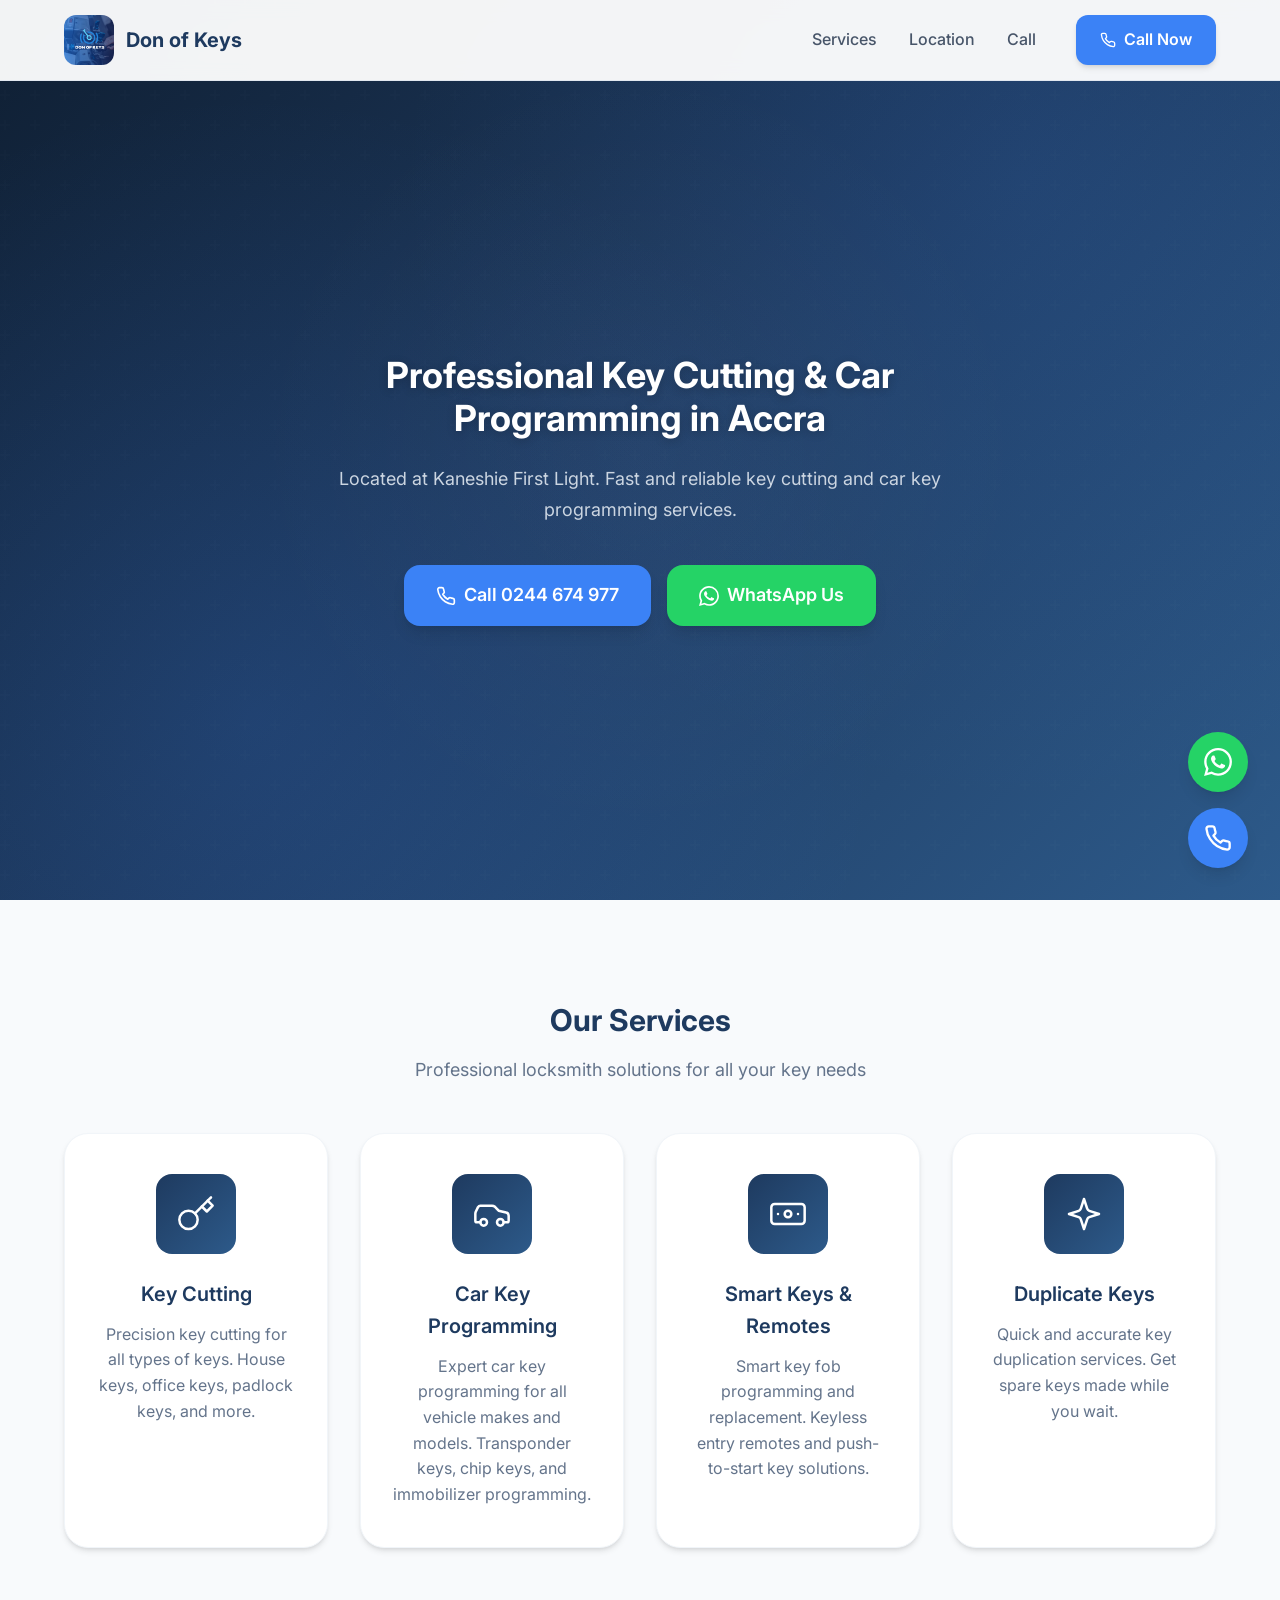
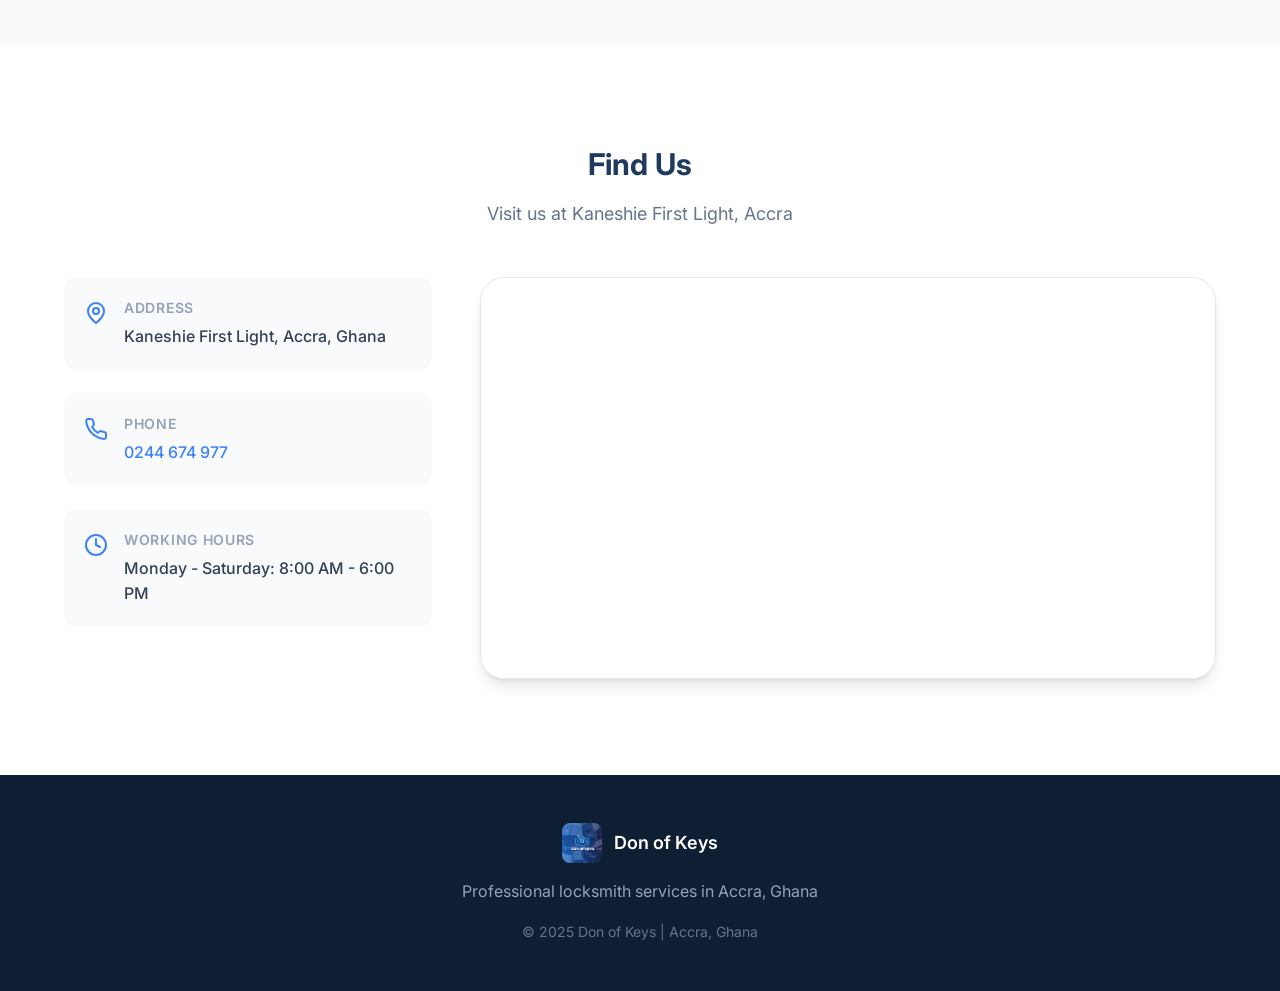
==== donofkeys/index.html @ 032e37c7 "Don of keys website" ====
<!DOCTYPE html>
<html lang="en">
<head>
    <meta charset="UTF-8">
    <meta name="viewport" content="width=device-width, initial-scale=1.0">
    <meta name="description" content="Don of Keys - Professional key cutting and car key programming services in Accra, Ghana. Located at Kaneshie First Light. Fast and reliable locksmith services.">
    <meta name="keywords" content="locksmith, key cutting, car key programming, smart keys, duplicate keys, Accra, Ghana, Kaneshie">
    <meta name="author" content="Don of Keys">
    <meta name="robots" content="index, follow">
    
    <!-- Open Graph Meta Tags -->
    <meta property="og:title" content="Don of Keys | Professional Locksmith Services in Accra">
    <meta property="og:description" content="Fast and reliable key cutting and car key programming services in Accra, Ghana.">
    <meta property="og:type" content="business">
    <meta property="og:locale" content="en_GH">
    
    <!-- Twitter Card Meta Tags -->
    <meta name="twitter:card" content="summary_large_image">
    <meta name="twitter:title" content="Don of Keys | Professional Locksmith Services">
    <meta name="twitter:description" content="Professional key cutting and car key programming in Accra, Ghana.">
    
    <title>Don of Keys | Professional Locksmith Services in Accra, Ghana</title>
    
    <!-- Preconnect to Google Fonts -->
    <link rel="preconnect" href="https://fonts.googleapis.com">
    <link rel="preconnect" href="https://fonts.gstatic.com" crossorigin>
    <link href="https://fonts.googleapis.com/css2?family=Inter:wght@400;500;600;700&display=swap" rel="stylesheet">
    
    <!-- Stylesheet -->
    <link rel="stylesheet" href="style.css">
    
    <!-- Favicon -->
    <link rel="icon" type="image/jpeg" href="images/logo.jpg">
</head>
<body>
    <!-- Header -->
    <header class="header" id="header">
        <div class="container header-container">
            <a href="#" class="logo-link" aria-label="Don of Keys Home">
                <div class="logo">
                    <img src="images/logo.jpg" alt="Don of Keys Logo" width="50" height="50">
                    <span class="business-name">Don of Keys</span>
                </div>
            </a>
            
            <nav class="main-nav" aria-label="Main Navigation">
                <button class="mobile-menu-toggle" aria-label="Toggle menu" aria-expanded="false" aria-controls="nav-menu">
                    <span class="hamburger"></span>
                    <span class="hamburger"></span>
                    <span class="hamburger"></span>
                </button>
                
                <ul class="nav-menu" id="nav-menu" role="menubar">
                    <li role="none"><a href="#services" class="nav-link" role="menuitem">Services</a></li>
                    <li role="none"><a href="#location" class="nav-link" role="menuitem">Location</a></li>
                    <li role="none"><a href="tel:+233244674977" class="nav-link" role="menuitem">Call</a></li>
                    <li role="none">
                        <a href="tel:+233244674977" class="btn btn-primary nav-btn" role="menuitem">
                            <svg xmlns="http://www.w3.org/2000/svg" width="16" height="16" viewBox="0 0 24 24" fill="none" stroke="currentColor" stroke-width="2" stroke-linecap="round" stroke-linejoin="round" aria-hidden="true"><path d="M22 16.92v3a2 2 0 0 1-2.18 2 19.79 19.79 0 0 1-8.63-3.07 19.5 19.5 0 0 1-6-6 19.79 19.79 0 0 1-3.07-8.67A2 2 0 0 1 4.11 2h3a2 2 0 0 1 2 1.72 12.84 12.84 0 0 0 .7 2.81 2 2 0 0 1-.45 2.11L8.09 9.91a16 16 0 0 0 6 6l1.27-1.27a2 2 0 0 1 2.11-.45 12.84 12.84 0 0 0 2.81.7A2 2 0 0 1 22 16.92z"></path></svg>
                            Call Now
                        </a>
                    </li>
                </ul>
            </nav>
        </div>
    </header>

    <!-- Hero Section -->
    <section class="hero" aria-labelledby="hero-heading">
        <div class="hero-overlay"></div>
        <div class="container hero-container">
            <div class="hero-content">
                <h1 id="hero-heading" class="hero-title">
                    Professional Key Cutting & Car Programming in Accra
                </h1>
                <p class="hero-subtitle">
                    Located at Kaneshie First Light. Fast and reliable key cutting and car key programming services.
                </p>
                <div class="hero-cta">
                    <a href="tel:+233244674977" class="btn btn-large btn-accent">
                        <svg xmlns="http://www.w3.org/2000/svg" width="20" height="20" viewBox="0 0 24 24" fill="none" stroke="currentColor" stroke-width="2" stroke-linecap="round" stroke-linejoin="round" aria-hidden="true"><path d="M22 16.92v3a2 2 0 0 1-2.18 2 19.79 19.79 0 0 1-8.63-3.07 19.5 19.5 0 0 1-6-6 19.79 19.79 0 0 1-3.07-8.67A2 2 0 0 1 4.11 2h3a2 2 0 0 1 2 1.72 12.84 12.84 0 0 0 .7 2.81 2 2 0 0 1-.45 2.11L8.09 9.91a16 16 0 0 0 6 6l1.27-1.27a2 2 0 0 1 2.11-.45 12.84 12.84 0 0 0 2.81.7A2 2 0 0 1 22 16.92z"></path></svg>
                        Call 0244 674 977
                    </a>
                    <a href="https://wa.me/233244674977" class="btn btn-large btn-whatsapp" target="_blank" rel="noopener noreferrer">
                        <svg xmlns="http://www.w3.org/2000/svg" width="20" height="20" viewBox="0 0 24 24" fill="currentColor" aria-hidden="true"><path d="M17.472 14.382c-.297-.149-1.758-.867-2.03-.967-.273-.099-.471-.148-.67.15-.197.297-.767.966-.94 1.164-.173.199-.347.223-.644.075-.297-.15-1.255-.463-2.39-1.475-.883-.788-1.48-1.761-1.653-2.059-.173-.297-.018-.458.13-.606.134-.133.298-.347.446-.52.149-.174.198-.298.298-.497.099-.198.05-.371-.025-.52-.075-.149-.669-1.612-.916-2.207-.242-.579-.487-.5-.669-.51-.173-.008-.371-.01-.57-.01-.198 0-.52.074-.792.372-.272.297-1.04 1.016-1.04 2.479 0 1.462 1.065 2.875 1.213 3.074.149.198 2.096 3.2 5.077 4.487.709.306 1.262.489 1.694.625.712.227 1.36.195 1.871.118.571-.085 1.758-.719 2.006-1.413.248-.694.248-1.289.173-1.413-.074-.124-.272-.198-.57-.347m-5.421 7.403h-.004a9.87 9.87 0 01-5.031-1.378l-.361-.214-3.741.982.998-3.648-.235-.374a9.86 9.86 0 01-1.51-5.26c.001-5.45 4.436-9.884 9.888-9.884 2.64 0 5.122 1.03 6.988 2.898a9.825 9.825 0 012.893 6.994c-.003 5.45-4.437 9.884-9.885 9.884m8.413-18.297A11.815 11.815 0 0012.05 0C5.495 0 .16 5.335.157 11.892c0 2.096.547 4.142 1.588 5.945L.057 24l6.305-1.654a11.882 11.882 0 005.683 1.448h.005c6.554 0 11.89-5.335 11.893-11.893a11.821 11.821 0 00-3.48-8.413z"/></svg>
                        WhatsApp Us
                    </a>
                </div>
            </div>
        </div>
    </section>

    <!-- Services Section -->
    <section class="services" id="services" aria-labelledby="services-heading">
        <div class="container">
            <div class="section-header">
                <h2 id="services-heading" class="section-title">Our Services</h2>
                <p class="section-subtitle">Professional locksmith solutions for all your key needs</p>
            </div>
            
            <div class="services-grid">
                <article class="service-card">
                    <div class="service-icon">
                        <svg xmlns="http://www.w3.org/2000/svg" width="40" height="40" viewBox="0 0 24 24" fill="none" stroke="currentColor" stroke-width="2" stroke-linecap="round" stroke-linejoin="round" aria-hidden="true"><circle cx="7.5" cy="15.5" r="5.5"/><path d="m21 2-9.6 9.6"/><path d="m15.5 7.5 3 3L22 7l-3-3"/></svg>
                    </div>
                    <h3 class="service-title">Key Cutting</h3>
                    <p class="service-description">Precision key cutting for all types of keys. House keys, office keys, padlock keys, and more.</p>
                </article>
                
                <article class="service-card">
                    <div class="service-icon">
                        <svg xmlns="http://www.w3.org/2000/svg" width="40" height="40" viewBox="0 0 24 24" fill="none" stroke="currentColor" stroke-width="2" stroke-linecap="round" stroke-linejoin="round" aria-hidden="true"><path d="M19 17h2c.6 0 1-.4 1-1v-3c0-.9-.7-1.7-1.5-1.9C18.7 10.6 16 10 16 10s-1.3-1.4-2.2-2.3c-.5-.4-1.1-.7-1.8-.7H5c-.6 0-1.1.4-1.4.9l-1.4 2.9A3.7 3.7 0 0 0 2 12v4c0 .6.4 1 1 1h2"/><circle cx="7" cy="17" r="2"/><circle cx="17" cy="17" r="2"/></svg>
                    </div>
                    <h3 class="service-title">Car Key Programming</h3>
                    <p class="service-description">Expert car key programming for all vehicle makes and models. Transponder keys, chip keys, and immobilizer programming.</p>
                </article>
                
                <article class="service-card">
                    <div class="service-icon">
                        <svg xmlns="http://www.w3.org/2000/svg" width="40" height="40" viewBox="0 0 24 24" fill="none" stroke="currentColor" stroke-width="2" stroke-linecap="round" stroke-linejoin="round" aria-hidden="true"><rect width="20" height="12" x="2" y="6" rx="2"/><circle cx="12" cy="12" r="2"/><path d="M6 12h.01"/><path d="M18 12h.01"/></svg>
                    </div>
                    <h3 class="service-title">Smart Keys & Remotes</h3>
                    <p class="service-description">Smart key fob programming and replacement. Keyless entry remotes and push-to-start key solutions.</p>
                </article>
                
                <article class="service-card">
                    <div class="service-icon">
                        <svg xmlns="http://www.w3.org/2000/svg" width="40" height="40" viewBox="0 0 24 24" fill="none" stroke="currentColor" stroke-width="2" stroke-linecap="round" stroke-linejoin="round" aria-hidden="true"><path d="m12 3-1.912 5.813a2 2 0 0 1-1.275 1.275L3 12l5.813 1.912a2 2 0 0 1 1.275 1.275L12 21l1.912-5.813a2 2 0 0 1 1.275-1.275L21 12l-5.813-1.912a2 2 0 0 1-1.275-1.275L12 3Z"/></svg>
                    </div>
                    <h3 class="service-title">Duplicate Keys</h3>
                    <p class="service-description">Quick and accurate key duplication services. Get spare keys made while you wait.</p>
                </article>
            </div>
        </div>
    </section>

    <!-- Location Section -->
    <section class="location" id="location" aria-labelledby="location-heading">
        <div class="container">
            <div class="section-header">
                <h2 id="location-heading" class="section-title">Find Us</h2>
                <p class="section-subtitle">Visit us at Kaneshie First Light, Accra</p>
            </div>
            
            <div class="location-content">
                <div class="location-info">
                    <div class="info-item">
                        <svg xmlns="http://www.w3.org/2000/svg" width="24" height="24" viewBox="0 0 24 24" fill="none" stroke="currentColor" stroke-width="2" stroke-linecap="round" stroke-linejoin="round" aria-hidden="true"><path d="M20 10c0 6-8 12-8 12s-8-6-8-12a8 8 0 0 1 16 0Z"/><circle cx="12" cy="10" r="3"/></svg>
                        <div>
                            <h4>Address</h4>
                            <p>Kaneshie First Light, Accra, Ghana</p>
                        </div>
                    </div>
                    <div class="info-item">
                        <svg xmlns="http://www.w3.org/2000/svg" width="24" height="24" viewBox="0 0 24 24" fill="none" stroke="currentColor" stroke-width="2" stroke-linecap="round" stroke-linejoin="round" aria-hidden="true"><path d="M22 16.92v3a2 2 0 0 1-2.18 2 19.79 19.79 0 0 1-8.63-3.07 19.5 19.5 0 0 1-6-6 19.79 19.79 0 0 1-3.07-8.67A2 2 0 0 1 4.11 2h3a2 2 0 0 1 2 1.72 12.84 12.84 0 0 0 .7 2.81 2 2 0 0 1-.45 2.11L8.09 9.91a16 16 0 0 0 6 6l1.27-1.27a2 2 0 0 1 2.11-.45 12.84 12.84 0 0 0 2.81.7A2 2 0 0 1 22 16.92z"></path></svg>
                        <div>
                            <h4>Phone</h4>
                            <p><a href="tel:+233244674977">0244 674 977</a></p>
                        </div>
                    </div>
                    <div class="info-item">
                        <svg xmlns="http://www.w3.org/2000/svg" width="24" height="24" viewBox="0 0 24 24" fill="none" stroke="currentColor" stroke-width="2" stroke-linecap="round" stroke-linejoin="round" aria-hidden="true"><circle cx="12" cy="12" r="10"/><polyline points="12 6 12 12 16 14"/></svg>
                        <div>
                            <h4>Working Hours</h4>
                            <p>Monday - Saturday: 8:00 AM - 6:00 PM</p>
                        </div>
                    </div>
                </div>
                
                <div class="map-container">
                    <iframe 
                        src="https://www.google.com/maps/embed?pb=!1m18!1m12!1m3!1d3970.5!2d-0.2189!3d5.6052!2m3!1f0!2f0!3f0!3m2!1i1024!2i768!4f13.1!3m3!1m2!1s0xfdf9c1234567890%3A0xabcdef1234567890!2sKaneshie%20First%20Light!5e0!3m2!1sen!2sgh!4v1600000000000!5m2!1sen!2sgh" 
                        width="100%" 
                        height="400" 
                        style="border:0;" 
                        allowfullscreen="" 
                        loading="lazy" 
                        referrerpolicy="no-referrer-when-downgrade"
                        title="Don of Keys Location - Kaneshie First Light, Accra"
                        aria-label="Google Maps showing Don of Keys location">
                    </iframe>
                </div>
            </div>
        </div>
    </section>

    <!-- Footer -->
    <footer class="footer">
        <div class="container">
            <div class="footer-content">
                <div class="footer-brand">
                    <img src="images/logo.jpg" alt="Don of Keys Logo" width="40" height="40">
                    <span>Don of Keys</span>
                </div>
                <p class="footer-text">Professional locksmith services in Accra, Ghana</p>
                <p class="copyright">&copy; 2025 Don of Keys | Accra, Ghana</p>
            </div>
        </div>
    </footer>

    <!-- Floating Contact Buttons -->
    <div class="floating-buttons" aria-label="Quick contact buttons">
        <a href="https://wa.me/233244674977" class="floating-btn floating-whatsapp" target="_blank" rel="noopener noreferrer" aria-label="Chat on WhatsApp">
            <svg xmlns="http://www.w3.org/2000/svg" width="28" height="28" viewBox="0 0 24 24" fill="currentColor" aria-hidden="true"><path d="M17.472 14.382c-.297-.149-1.758-.867-2.03-.967-.273-.099-.471-.148-.67.15-.197.297-.767.966-.94 1.164-.173.199-.347.223-.644.075-.297-.15-1.255-.463-2.39-1.475-.883-.788-1.48-1.761-1.653-2.059-.173-.297-.018-.458.13-.606.134-.133.298-.347.446-.52.149-.174.198-.298.298-.497.099-.198.05-.371-.025-.52-.075-.149-.669-1.612-.916-2.207-.242-.579-.487-.5-.669-.51-.173-.008-.371-.01-.57-.01-.198 0-.52.074-.792.372-.272.297-1.04 1.016-1.04 2.479 0 1.462 1.065 2.875 1.213 3.074.149.198 2.096 3.2 5.077 4.487.709.306 1.262.489 1.694.625.712.227 1.36.195 1.871.118.571-.085 1.758-.719 2.006-1.413.248-.694.248-1.289.173-1.413-.074-.124-.272-.198-.57-.347m-5.421 7.403h-.004a9.87 9.87 0 01-5.031-1.378l-.361-.214-3.741.982.998-3.648-.235-.374a9.86 9.86 0 01-1.51-5.26c.001-5.45 4.436-9.884 9.888-9.884 2.64 0 5.122 1.03 6.988 2.898a9.825 9.825 0 012.893 6.994c-.003 5.45-4.437 9.884-9.885 9.884m8.413-18.297A11.815 11.815 0 0012.05 0C5.495 0 .16 5.335.157 11.892c0 2.096.547 4.142 1.588 5.945L.057 24l6.305-1.654a11.882 11.882 0 005.683 1.448h.005c6.554 0 11.89-5.335 11.893-11.893a11.821 11.821 0 00-3.48-8.413z"/></svg>
        </a>
        <a href="tel:+233244674977" class="floating-btn floating-phone" aria-label="Call us">
            <svg xmlns="http://www.w3.org/2000/svg" width="28" height="28" viewBox="0 0 24 24" fill="none" stroke="currentColor" stroke-width="2" stroke-linecap="round" stroke-linejoin="round" aria-hidden="true"><path d="M22 16.92v3a2 2 0 0 1-2.18 2 19.79 19.79 0 0 1-8.63-3.07 19.5 19.5 0 0 1-6-6 19.79 19.79 0 0 1-3.07-8.67A2 2 0 0 1 4.11 2h3a2 2 0 0 1 2 1.72 12.84 12.84 0 0 0 .7 2.81 2 2 0 0 1-.45 2.11L8.09 9.91a16 16 0 0 0 6 6l1.27-1.27a2 2 0 0 1 2.11-.45 12.84 12.84 0 0 0 2.81.7A2 2 0 0 1 22 16.92z"></path></svg>
        </a>
    </div>

    <!-- JavaScript for Mobile Menu -->
    <script>
        // Mobile menu toggle
        const menuToggle = document.querySelector('.mobile-menu-toggle');
        const navMenu = document.querySelector('.nav-menu');
        
        menuToggle.addEventListener('click', () => {
            const isExpanded = menuToggle.getAttribute('aria-expanded') === 'true';
            menuToggle.setAttribute('aria-expanded', !isExpanded);
            navMenu.classList.toggle('active');
        });
        
        // Close menu when clicking on a link
        document.querySelectorAll('.nav-link').forEach(link => {
            link.addEventListener('click', () => {
                navMenu.classList.remove('active');
                menuToggle.setAttribute('aria-expanded', 'false');
            });
        });
        
        // Header scroll effect
        const header = document.querySelector('.header');
        window.addEventListener('scroll', () => {
            if (window.scrollY > 50) {
                header.classList.add('scrolled');
            } else {
                header.classList.remove('scrolled');
            }
        });
        
        // Smooth scroll for anchor links
        document.querySelectorAll('a[href^="#"]').forEach(anchor => {
            anchor.addEventListener('click', function(e) {
                e.preventDefault();
                const target = document.querySelector(this.getAttribute('href'));
                if (target) {
                    target.scrollIntoView({
                        behavior: 'smooth',
                        block: 'start'
                    });
                }
            });
        });
    </script>
</body>
</html>
---- donofkeys/style.css ----
/* ========================================
   Don of Keys - Locksmith Services
   Modern CSS with Dark Blue Palette
   ======================================== */

/* CSS Variables */
:root {
    /* Primary Colors - Dark Blue Palette */
    --color-primary: #1e3a5f;
    --color-primary-dark: #0f1f33;
    --color-primary-light: #2d5a8a;
    --color-accent: #3b82f6;
    --color-accent-hover: #2563eb;
    
    /* WhatsApp Green */
    --color-whatsapp: #25d366;
    --color-whatsapp-hover: #128c7e;
    
    /* Neutral Colors */
    --color-white: #ffffff;
    --color-gray-50: #f8fafc;
    --color-gray-100: #f1f5f9;
    --color-gray-200: #e2e8f0;
    --color-gray-300: #cbd5e1;
    --color-gray-400: #94a3b8;
    --color-gray-500: #64748b;
    --color-gray-600: #475569;
    --color-gray-700: #334155;
    --color-gray-800: #1e293b;
    --color-gray-900: #0f172a;
    
    /* Shadows */
    --shadow-sm: 0 1px 2px 0 rgb(0 0 0 / 0.05);
    --shadow-md: 0 4px 6px -1px rgb(0 0 0 / 0.1), 0 2px 4px -2px rgb(0 0 0 / 0.1);
    --shadow-lg: 0 10px 15px -3px rgb(0 0 0 / 0.1), 0 4px 6px -4px rgb(0 0 0 / 0.1);
    --shadow-xl: 0 20px 25px -5px rgb(0 0 0 / 0.1), 0 8px 10px -6px rgb(0 0 0 / 0.1);
    --shadow-glow: 0 0 20px rgba(59, 130, 246, 0.3);
    
    /* Border Radius */
    --radius-sm: 0.375rem;
    --radius-md: 0.5rem;
    --radius-lg: 0.75rem;
    --radius-xl: 1rem;
    --radius-2xl: 1.5rem;
    --radius-full: 9999px;
    
    /* Transitions */
    --transition-fast: 150ms ease;
    --transition-base: 250ms ease;
    --transition-slow: 350ms ease;
    
    /* Typography */
    --font-family: 'Inter', -apple-system, BlinkMacSystemFont, 'Segoe UI', Roboto, sans-serif;
    --font-size-xs: 0.75rem;
    --font-size-sm: 0.875rem;
    --font-size-base: 1rem;
    --font-size-lg: 1.125rem;
    --font-size-xl: 1.25rem;
    --font-size-2xl: 1.5rem;
    --font-size-3xl: 1.875rem;
    --font-size-4xl: 2.25rem;
    --font-size-5xl: 3rem;
    
    /* Spacing */
    --container-max: 1200px;
    --container-padding: 1.5rem;
}

/* Reset & Base Styles */
*, *::before, *::after {
    box-sizing: border-box;
    margin: 0;
    padding: 0;
}

html {
    scroll-behavior: smooth;
    -webkit-font-smoothing: antialiased;
    -moz-osx-font-smoothing: grayscale;
}

body {
    font-family: var(--font-family);
    font-size: var(--font-size-base);
    line-height: 1.6;
    color: var(--color-gray-700);
    background-color: var(--color-white);
}

img {
    max-width: 100%;
    height: auto;
    display: block;
}

a {
    text-decoration: none;
    color: inherit;
    transition: color var(--transition-fast);
}

ul {
    list-style: none;
}

button {
    cursor: pointer;
    border: none;
    background: none;
    font-family: inherit;
}

/* Container */
.container {
    max-width: var(--container-max);
    margin: 0 auto;
    padding: 0 var(--container-padding);
}

/* ========================================
   Buttons
   ======================================== */
.btn {
    display: inline-flex;
    align-items: center;
    justify-content: center;
    gap: 0.5rem;
    padding: 0.75rem 1.5rem;
    font-size: var(--font-size-base);
    font-weight: 600;
    border-radius: var(--radius-lg);
    transition: all var(--transition-base);
    text-align: center;
}

.btn svg {
    flex-shrink: 0;
}

.btn-primary {
    background-color: var(--color-accent);
    color: var(--color-white);
    box-shadow: var(--shadow-md);
}

.btn-primary:hover {
    background-color: var(--color-accent-hover);
    transform: translateY(-2px);
    box-shadow: var(--shadow-lg);
}

.btn-accent {
    background-color: var(--color-accent);
    color: var(--color-white);
    box-shadow: var(--shadow-lg);
}

.btn-accent:hover {
    background-color: var(--color-accent-hover);
    transform: translateY(-3px);
    box-shadow: var(--shadow-xl), var(--shadow-glow);
}

.btn-whatsapp {
    background-color: var(--color-whatsapp);
    color: var(--color-white);
    box-shadow: var(--shadow-lg);
}

.btn-whatsapp:hover {
    background-color: var(--color-whatsapp-hover);
    transform: translateY(-3px);
    box-shadow: var(--shadow-xl), 0 0 20px rgba(37, 211, 102, 0.3);
}

.btn-large {
    padding: 1rem 2rem;
    font-size: var(--font-size-lg);
    border-radius: var(--radius-xl);
}

/* ========================================
   Header
   ======================================== */
.header {
    position: fixed;
    top: 0;
    left: 0;
    right: 0;
    z-index: 1000;
    background-color: rgba(255, 255, 255, 0.95);
    backdrop-filter: blur(10px);
    border-bottom: 1px solid var(--color-gray-200);
    transition: all var(--transition-base);
}

.header.scrolled {
    box-shadow: var(--shadow-md);
}

.header-container {
    display: flex;
    align-items: center;
    justify-content: space-between;
    height: 80px;
}

.logo {
    display: flex;
    align-items: center;
    gap: 0.75rem;
}

.logo img {
    width: 50px;
    height: 50px;
    border-radius: var(--radius-lg);
    object-fit: cover;
}

.business-name {
    font-size: var(--font-size-xl);
    font-weight: 700;
    color: var(--color-primary);
}

/* Navigation */
.main-nav {
    display: flex;
    align-items: center;
}

.nav-menu {
    display: flex;
    align-items: center;
    gap: 2rem;
}

.nav-link {
    font-size: var(--font-size-base);
    font-weight: 500;
    color: var(--color-gray-600);
    padding: 0.5rem 0;
    position: relative;
}

.nav-link::after {
    content: '';
    position: absolute;
    bottom: 0;
    left: 0;
    width: 0;
    height: 2px;
    background-color: var(--color-accent);
    transition: width var(--transition-base);
}

.nav-link:hover {
    color: var(--color-primary);
}

.nav-link:hover::after {
    width: 100%;
}

.nav-btn {
    margin-left: 0.5rem;
}

/* Mobile Menu Toggle */
.mobile-menu-toggle {
    display: none;
    flex-direction: column;
    gap: 5px;
    padding: 0.5rem;
}

.hamburger {
    display: block;
    width: 25px;
    height: 3px;
    background-color: var(--color-primary);
    border-radius: 3px;
    transition: all var(--transition-base);
}

/* ========================================
   Hero Section
   ======================================== */
.hero {
    position: relative;
    min-height: 100vh;
    display: flex;
    align-items: center;
    background: linear-gradient(135deg, var(--color-primary-dark) 0%, var(--color-primary) 50%, var(--color-primary-light) 100%);
    padding-top: 80px;
    overflow: hidden;
}

.hero::before {
    content: '';
    position: absolute;
    top: 0;
    left: 0;
    right: 0;
    bottom: 0;
    background-image: 
        radial-gradient(circle at 20% 80%, rgba(59, 130, 246, 0.15) 0%, transparent 50%),
        radial-gradient(circle at 80% 20%, rgba(59, 130, 246, 0.1) 0%, transparent 50%),
        radial-gradient(circle at 50% 50%, rgba(255, 255, 255, 0.03) 0%, transparent 50%);
    pointer-events: none;
}

.hero-overlay {
    position: absolute;
    top: 0;
    left: 0;
    right: 0;
    bottom: 0;
    background: url("data:image/svg+xml,%3Csvg width='60' height='60' viewBox='0 0 60 60' xmlns='http://www.w3.org/2000/svg'%3E%3Cg fill='none' fill-rule='evenodd'%3E%3Cg fill='%23ffffff' fill-opacity='0.02'%3E%3Cpath d='M36 34v-4h-2v4h-4v2h4v4h2v-4h4v-2h-4zm0-30V0h-2v4h-4v2h4v4h2V6h4V4h-4zM6 34v-4H4v4H0v2h4v4h2v-4h4v-2H6zM6 4V0H4v4H0v2h4v4h2V6h4V4H6z'/%3E%3C/g%3E%3C/g%3E%3C/svg%3E");
    opacity: 0.5;
    pointer-events: none;
}

.hero-container {
    position: relative;
    z-index: 1;
}

.hero-content {
    max-width: 700px;
    text-align: center;
    margin: 0 auto;
    padding: 4rem 0;
}

.hero-title {
    font-size: var(--font-size-4xl);
    font-weight: 700;
    color: var(--color-white);
    line-height: 1.2;
    margin-bottom: 1.5rem;
    text-shadow: 0 2px 10px rgba(0, 0, 0, 0.2);
}

.hero-subtitle {
    font-size: var(--font-size-lg);
    color: var(--color-gray-300);
    margin-bottom: 2.5rem;
    line-height: 1.7;
}

.hero-cta {
    display: flex;
    flex-wrap: wrap;
    gap: 1rem;
    justify-content: center;
}

/* ========================================
   Section Styles
   ======================================== */
.section-header {
    text-align: center;
    margin-bottom: 3rem;
}

.section-title {
    font-size: var(--font-size-3xl);
    font-weight: 700;
    color: var(--color-primary);
    margin-bottom: 0.75rem;
}

.section-subtitle {
    font-size: var(--font-size-lg);
    color: var(--color-gray-500);
}

/* ========================================
   Services Section
   ======================================== */
.services {
    padding: 6rem 0;
    background-color: var(--color-gray-50);
}

.services-grid {
    display: grid;
    grid-template-columns: repeat(auto-fit, minmax(260px, 1fr));
    gap: 2rem;
}

.service-card {
    background-color: var(--color-white);
    border-radius: var(--radius-2xl);
    padding: 2.5rem 2rem;
    text-align: center;
    box-shadow: var(--shadow-md);
    transition: all var(--transition-base);
    border: 1px solid var(--color-gray-100);
}

.service-card:hover {
    transform: translateY(-8px);
    box-shadow: var(--shadow-xl);
    border-color: var(--color-accent);
}

.service-icon {
    width: 80px;
    height: 80px;
    margin: 0 auto 1.5rem;
    display: flex;
    align-items: center;
    justify-content: center;
    background: linear-gradient(135deg, var(--color-primary) 0%, var(--color-primary-light) 100%);
    border-radius: var(--radius-xl);
    color: var(--color-white);
}

.service-icon svg {
    stroke-width: 1.5;
}

.service-title {
    font-size: var(--font-size-xl);
    font-weight: 600;
    color: var(--color-primary);
    margin-bottom: 0.75rem;
}

.service-description {
    font-size: var(--font-size-base);
    color: var(--color-gray-500);
    line-height: 1.6;
}

/* ========================================
   Location Section
   ======================================== */
.location {
    padding: 6rem 0;
    background-color: var(--color-white);
}

.location-content {
    display: grid;
    grid-template-columns: 1fr 2fr;
    gap: 3rem;
    align-items: start;
}

.location-info {
    display: flex;
    flex-direction: column;
    gap: 1.5rem;
}

.info-item {
    display: flex;
    align-items: flex-start;
    gap: 1rem;
    padding: 1.25rem;
    background-color: var(--color-gray-50);
    border-radius: var(--radius-lg);
    transition: all var(--transition-base);
}

.info-item:hover {
    background-color: var(--color-gray-100);
    transform: translateX(5px);
}

.info-item svg {
    flex-shrink: 0;
    color: var(--color-accent);
    margin-top: 0.25rem;
}

.info-item h4 {
    font-size: var(--font-size-sm);
    font-weight: 600;
    color: var(--color-gray-400);
    text-transform: uppercase;
    letter-spacing: 0.05em;
    margin-bottom: 0.25rem;
}

.info-item p {
    font-size: var(--font-size-base);
    color: var(--color-gray-700);
    font-weight: 500;
}

.info-item a {
    color: var(--color-accent);
}

.info-item a:hover {
    text-decoration: underline;
}

.map-container {
    border-radius: var(--radius-2xl);
    overflow: hidden;
    box-shadow: var(--shadow-lg);
    border: 1px solid var(--color-gray-200);
}

.map-container iframe {
    display: block;
    width: 100%;
    height: 400px;
}

/* ========================================
   Footer
   ======================================== */
.footer {
    background-color: var(--color-primary-dark);
    padding: 3rem 0;
    color: var(--color-gray-300);
}

.footer-content {
    text-align: center;
}

.footer-brand {
    display: flex;
    align-items: center;
    justify-content: center;
    gap: 0.75rem;
    margin-bottom: 1rem;
}

.footer-brand img {
    width: 40px;
    height: 40px;
    border-radius: var(--radius-md);
}

.footer-brand span {
    font-size: var(--font-size-lg);
    font-weight: 600;
    color: var(--color-white);
}

.footer-text {
    font-size: var(--font-size-base);
    margin-bottom: 1rem;
    color: var(--color-gray-400);
}

.copyright {
    font-size: var(--font-size-sm);
    color: var(--color-gray-500);
}

/* ========================================
   Floating Buttons
   ======================================== */
.floating-buttons {
    position: fixed;
    bottom: 2rem;
    right: 2rem;
    display: flex;
    flex-direction: column;
    gap: 1rem;
    z-index: 999;
}

.floating-btn {
    width: 60px;
    height: 60px;
    border-radius: var(--radius-full);
    display: flex;
    align-items: center;
    justify-content: center;
    color: var(--color-white);
    box-shadow: var(--shadow-lg);
    transition: all var(--transition-base);
    animation: float 3s ease-in-out infinite;
}

.floating-btn:hover {
    transform: scale(1.1);
    box-shadow: var(--shadow-xl);
}

.floating-whatsapp {
    background-color: var(--color-whatsapp);
    animation-delay: 0s;
}

.floating-whatsapp:hover {
    background-color: var(--color-whatsapp-hover);
}

.floating-phone {
    background-color: var(--color-accent);
    animation-delay: 0.5s;
}

.floating-phone:hover {
    background-color: var(--color-accent-hover);
}

@keyframes float {
    0%, 100% {
        transform: translateY(0);
    }
    50% {
        transform: translateY(-5px);
    }
}

/* ========================================
   Responsive Design
   ======================================== */

/* Tablet (768px - 1023px) */
@media (max-width: 1023px) {
    .location-content {
        grid-template-columns: 1fr;
    }
    
    .location-info {
        flex-direction: row;
        flex-wrap: wrap;
    }
    
    .info-item {
        flex: 1;
        min-width: 200px;
    }
}

/* Mobile (up to 767px) */
@media (max-width: 767px) {
    :root {
        --container-padding: 1rem;
    }
    
    /* Header */
    .header-container {
        height: 70px;
    }
    
    .business-name {
        font-size: var(--font-size-lg);
    }
    
    .logo img {
        width: 40px;
        height: 40px;
    }
    
    .mobile-menu-toggle {
        display: flex;
    }
    
    .nav-menu {
        position: fixed;
        top: 70px;
        left: 0;
        right: 0;
        background-color: var(--color-white);
        flex-direction: column;
        padding: 1.5rem;
        gap: 1rem;
        box-shadow: var(--shadow-lg);
        border-top: 1px solid var(--color-gray-200);
        transform: translateY(-150%);
        opacity: 0;
        visibility: hidden;
        transition: all var(--transition-base);
    }
    
    .nav-menu.active {
        transform: translateY(0);
        opacity: 1;
        visibility: visible;
    }
    
    .nav-link {
        width: 100%;
        padding: 0.75rem 0;
        text-align: center;
    }
    
    .nav-btn {
        margin-left: 0;
        width: 100%;
        margin-top: 0.5rem;
    }
    
    /* Hero */
    .hero {
        min-height: auto;
        padding: 100px 0 4rem;
    }
    
    .hero-title {
        font-size: var(--font-size-2xl);
    }
    
    .hero-subtitle {
        font-size: var(--font-size-base);
    }
    
    .hero-cta {
        flex-direction: column;
    }
    
    .btn-large {
        width: 100%;
    }
    
    /* Services */
    .services {
        padding: 4rem 0;
    }
    
    .section-title {
        font-size: var(--font-size-2xl);
    }
    
    .services-grid {
        grid-template-columns: 1fr;
        gap: 1.5rem;
    }
    
    .service-card {
        padding: 2rem 1.5rem;
    }
    
    /* Location */
    .location {
        padding: 4rem 0;
    }
    
    .location-info {
        flex-direction: column;
    }
    
    .info-item {
        min-width: auto;
    }
    
    .map-container iframe {
        height: 300px;
    }
    
    /* Floating Buttons */
    .floating-buttons {
        bottom: 1rem;
        right: 1rem;
    }
    
    .floating-btn {
        width: 50px;
        height: 50px;
    }
    
    .floating-btn svg {
        width: 24px;
        height: 24px;
    }
}

/* Small Mobile (up to 374px) */
@media (max-width: 374px) {
    .hero-title {
        font-size: var(--font-size-xl);
    }
    
    .section-title {
        font-size: var(--font-size-xl);
    }
    
    .service-icon {
        width: 60px;
        height: 60px;
    }
    
    .service-icon svg {
        width: 30px;
        height: 30px;
    }
}

/* ========================================
   Accessibility
   ======================================== */
@media (prefers-reduced-motion: reduce) {
    *,
    *::before,
    *::after {
        animation-duration: 0.01ms !important;
        animation-iteration-count: 1 !important;
        transition-duration: 0.01ms !important;
        scroll-behavior: auto !important;
    }
    
    .floating-btn {
        animation: none;
    }
}

/* Focus styles for keyboard navigation */
a:focus-visible,
button:focus-visible {
    outline: 2px solid var(--color-accent);
    outline-offset: 2px;
}

/* High contrast mode support */
@media (prefers-contrast: high) {
    .service-card {
        border-width: 2px;
    }
    
    .btn {
        border: 2px solid currentColor;
    }
}
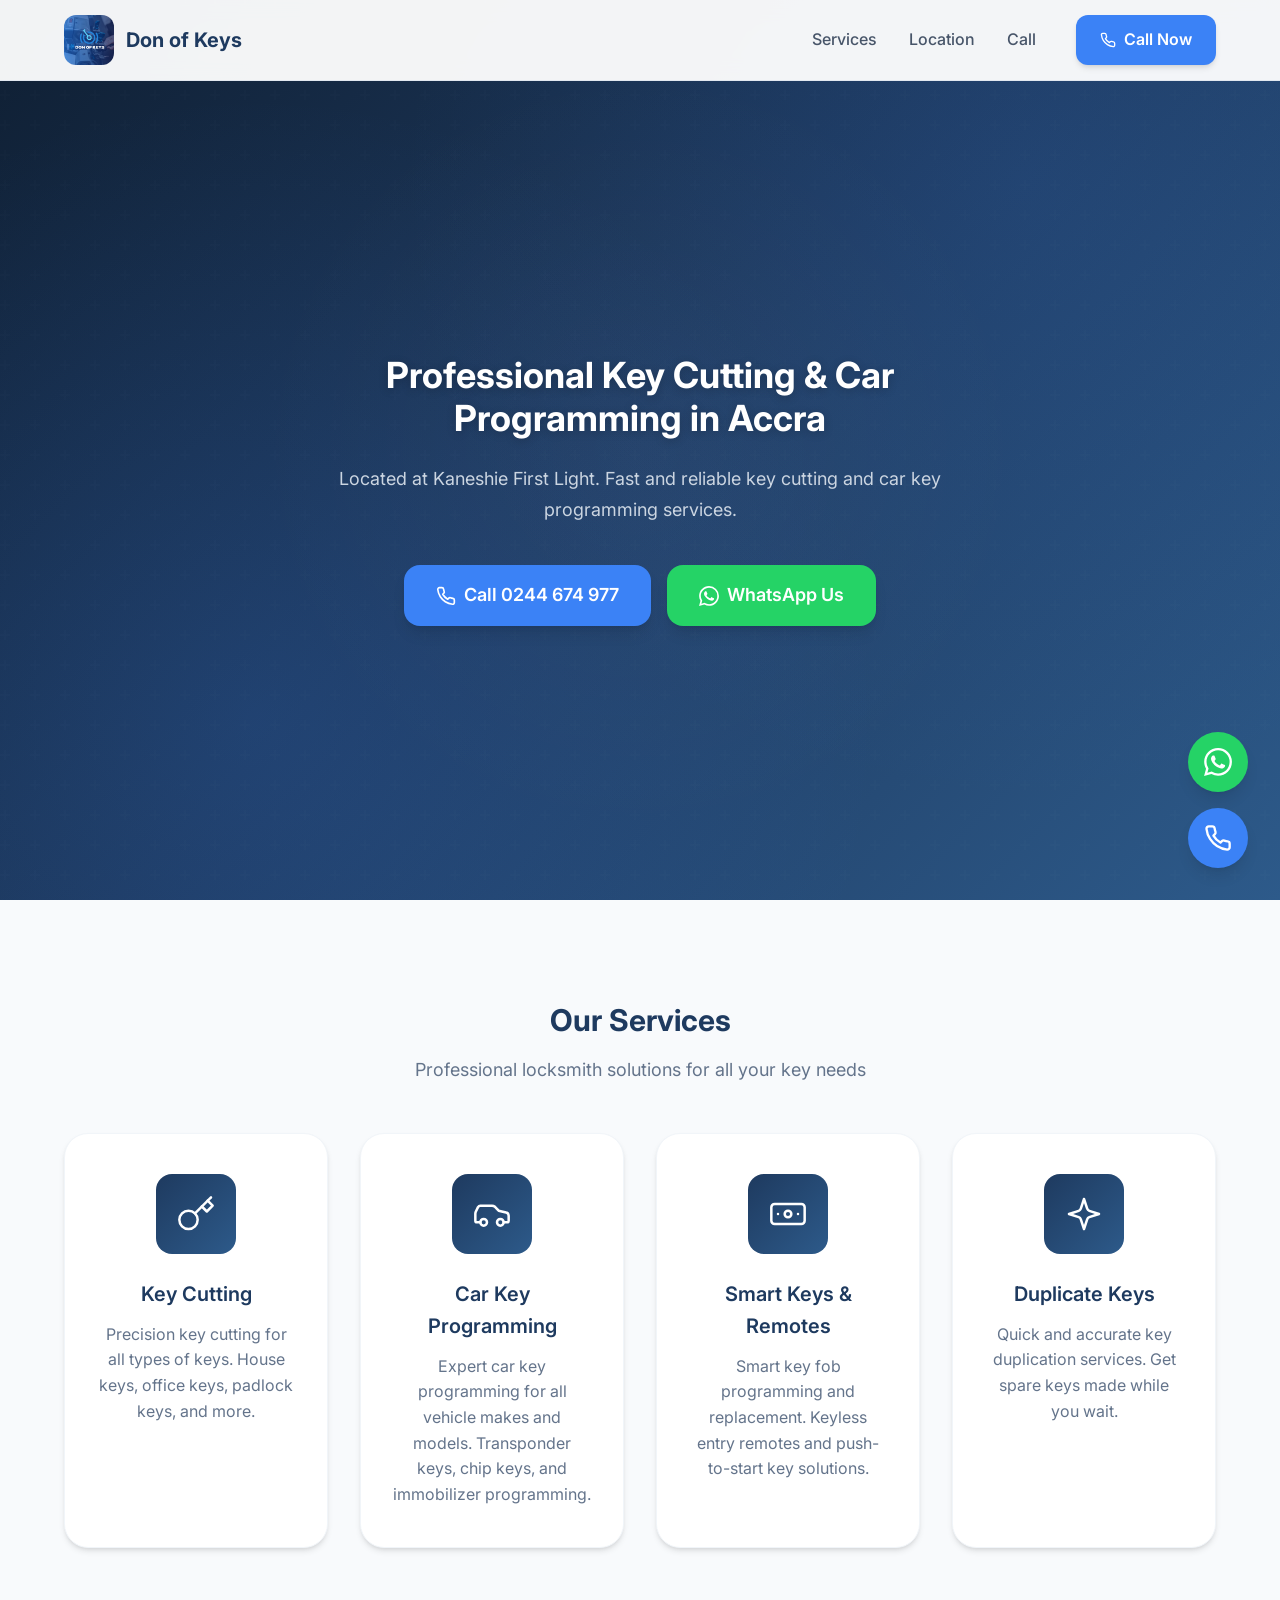
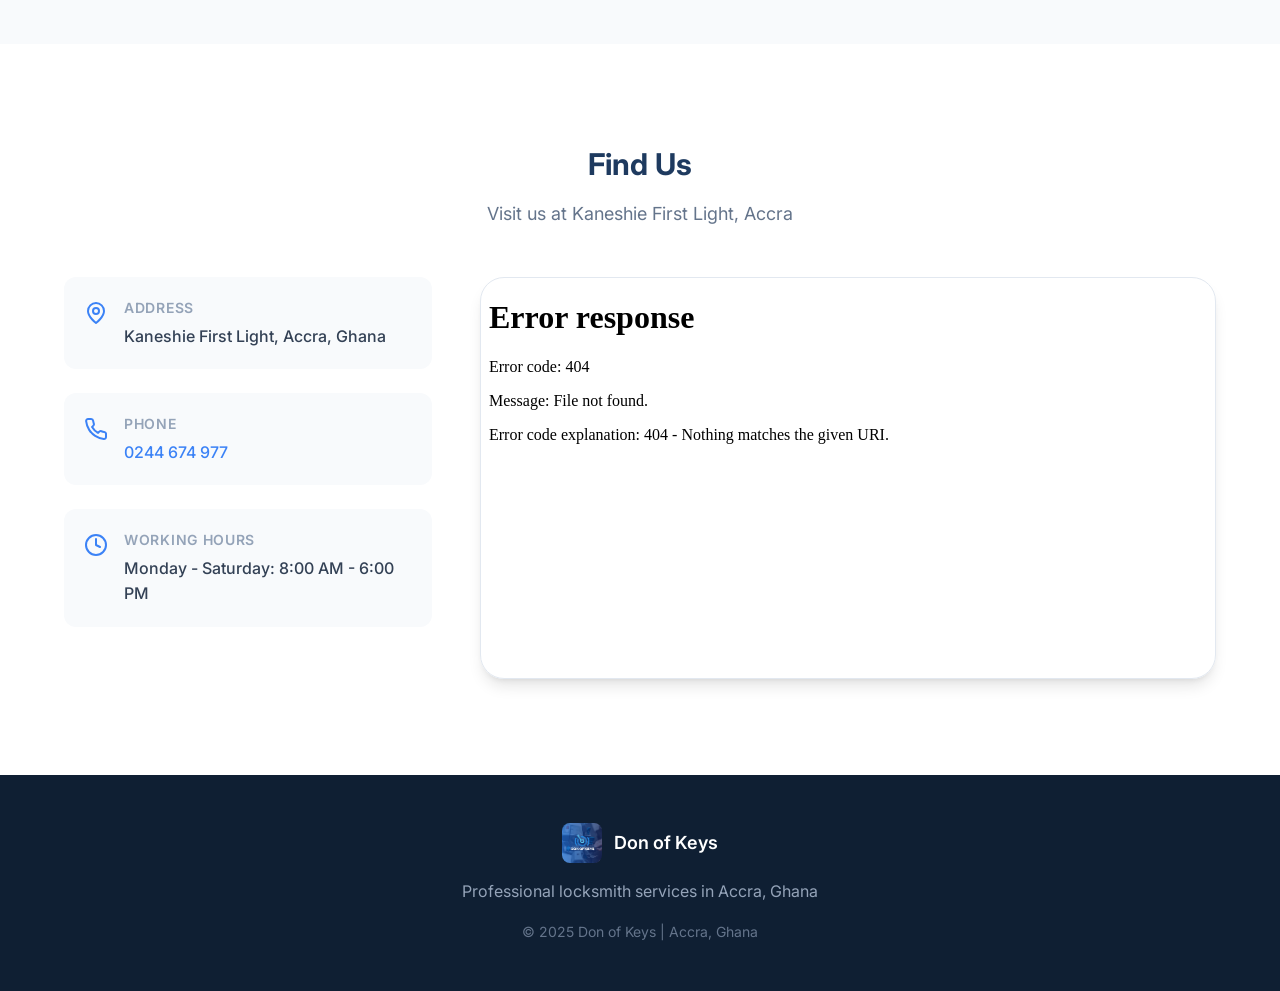
==== commit b4c99b40: "Updated Google map location" ====
--- a/donofkeys/index.html
+++ b/donofkeys/index.html
@@ -168,17 +168,7 @@
                 </div>
                 
                 <div class="map-container">
-                    <iframe 
-                        src="https://www.google.com/maps/embed?pb=!1m18!1m12!1m3!1d3970.5!2d-0.2189!3d5.6052!2m3!1f0!2f0!3f0!3m2!1i1024!2i768!4f13.1!3m3!1m2!1s0xfdf9c1234567890%3A0xabcdef1234567890!2sKaneshie%20First%20Light!5e0!3m2!1sen!2sgh!4v1600000000000!5m2!1sen!2sgh" 
-                        width="100%" 
-                        height="400" 
-                        style="border:0;" 
-                        allowfullscreen="" 
-                        loading="lazy" 
-                        referrerpolicy="no-referrer-when-downgrade"
-                        title="Don of Keys Location - Kaneshie First Light, Accra"
-                        aria-label="Google Maps showing Don of Keys location">
-                    </iframe>
+                    <iframe src="<iframe src="https://www.google.com/maps/embed?pb=!1m18!1m12!1m3!1d3970.9937650598026!2d-0.24193040000000002!3d5.5679373!2m3!1f0!2f0!3f0!3m2!1i1024!2i768!4f13.1!3m3!1m2!1s0xfdf99e048b62841%3A0x99aef9861043140a!2sDON%20OF%20KEYS!5e0!3m2!1sen!2sit!4v1772837146864!5m2!1sen!2sit" width="100%" height="450" style="border:0;" allowfullscreen="" loading="lazy" referrerpolicy="no-referrer-when-downgrade"></iframe>
                 </div>
             </div>
         </div>
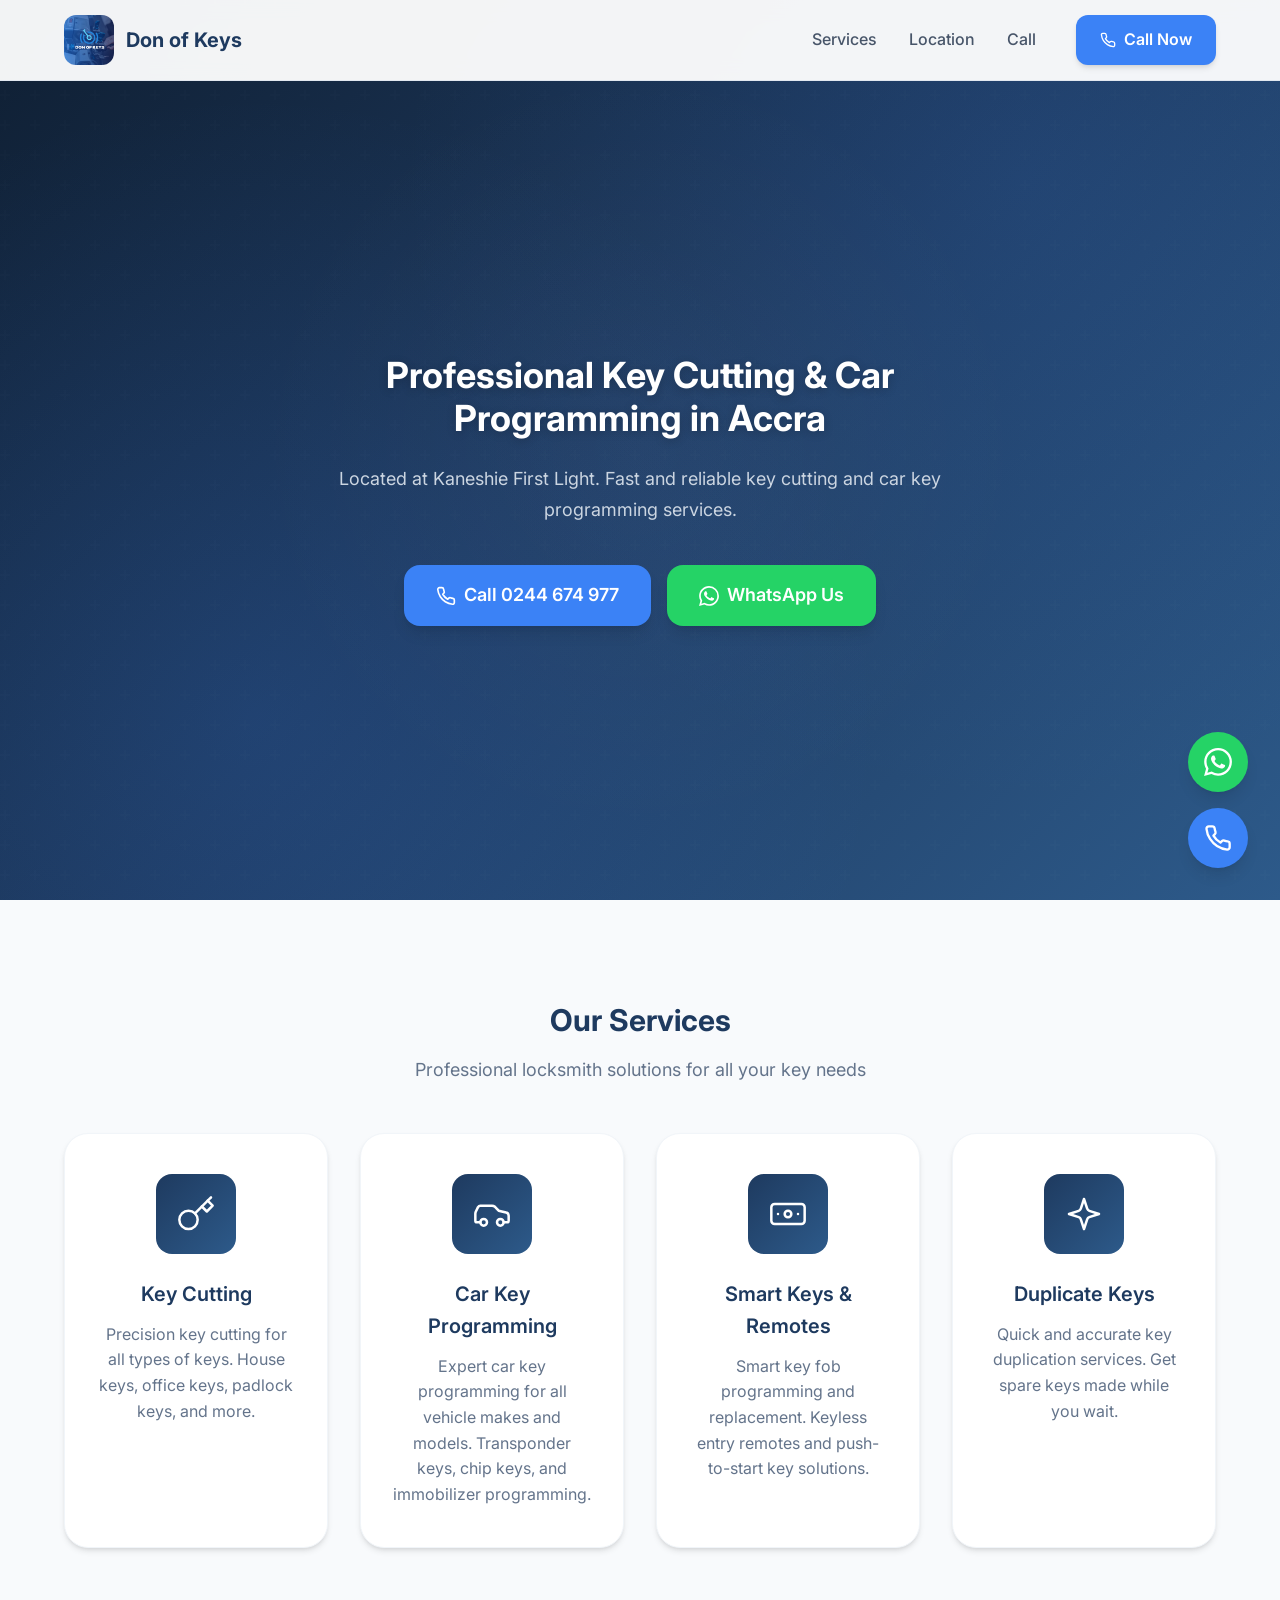
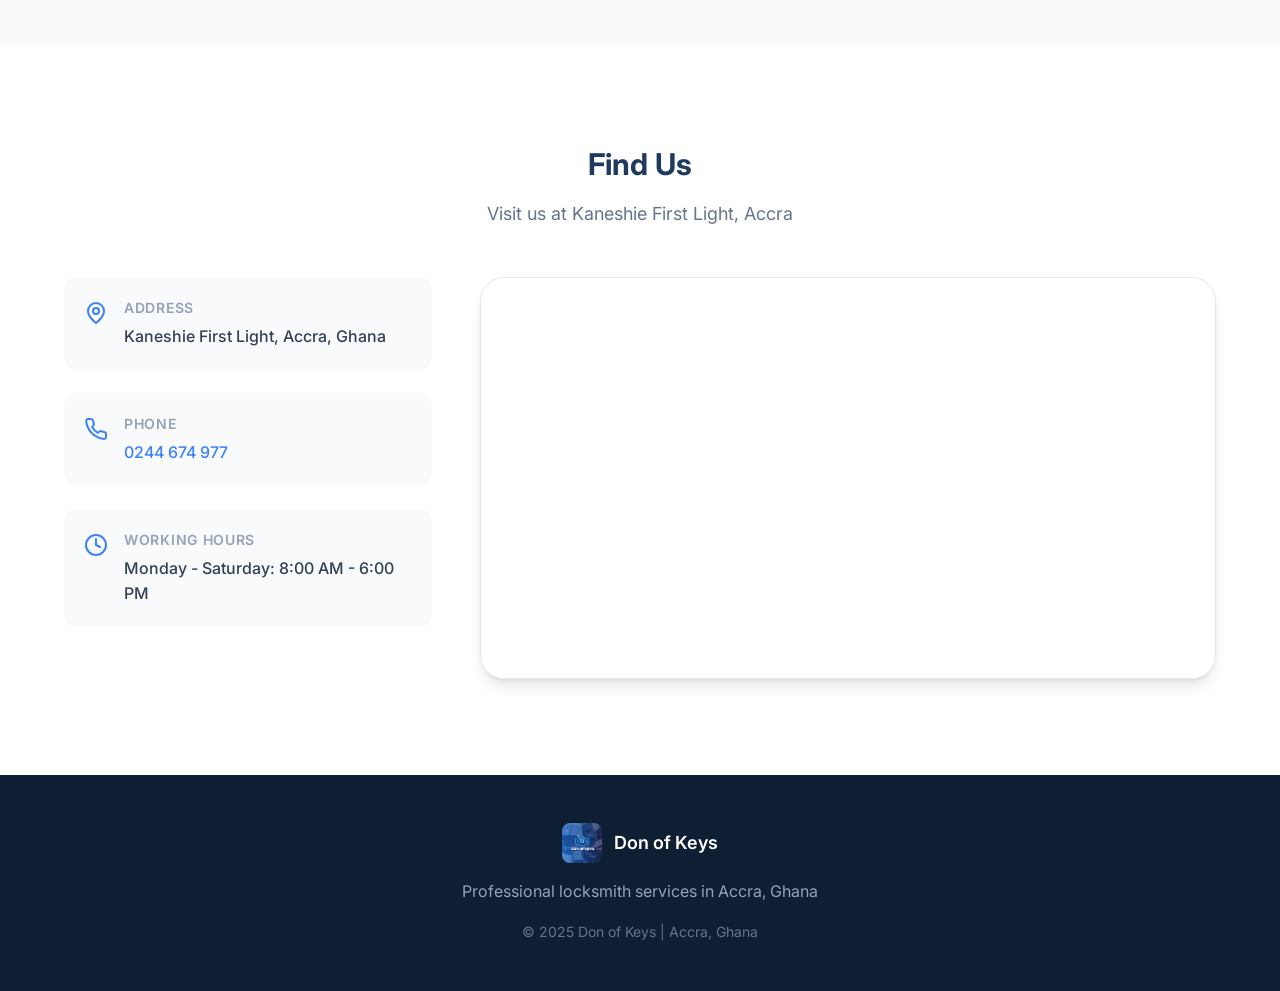
==== commit f07bd523: "Fixed Googk map embed" ====
--- a/donofkeys/index.html
+++ b/donofkeys/index.html
@@ -168,7 +168,7 @@
                 </div>
                 
                 <div class="map-container">
-                    <iframe src="<iframe src="https://www.google.com/maps/embed?pb=!1m18!1m12!1m3!1d3970.9937650598026!2d-0.24193040000000002!3d5.5679373!2m3!1f0!2f0!3f0!3m2!1i1024!2i768!4f13.1!3m3!1m2!1s0xfdf99e048b62841%3A0x99aef9861043140a!2sDON%20OF%20KEYS!5e0!3m2!1sen!2sit!4v1772837146864!5m2!1sen!2sit" width="100%" height="450" style="border:0;" allowfullscreen="" loading="lazy" referrerpolicy="no-referrer-when-downgrade"></iframe>
+                    <iframe src="https://www.google.com/maps/embed?pb=!1m18!1m12!1m3!1d3971.00230628583!2d-0.24220505826860866!3d5.566672997626768!2m3!1f0!2f0!3f0!3m2!1i1024!2i768!4f13.1!3m3!1m2!1s0xfdf99e048b62841%3A0x99aef9861043140a!2sDON%20OF%20KEYS!5e0!3m2!1sen!2sit!4v1772839367377!5m2!1sen!2sit" width="600" height="450" style="border:0;" allowfullscreen="" loading="lazy" referrerpolicy="no-referrer-when-downgrade"></iframe>
                 </div>
             </div>
         </div>
